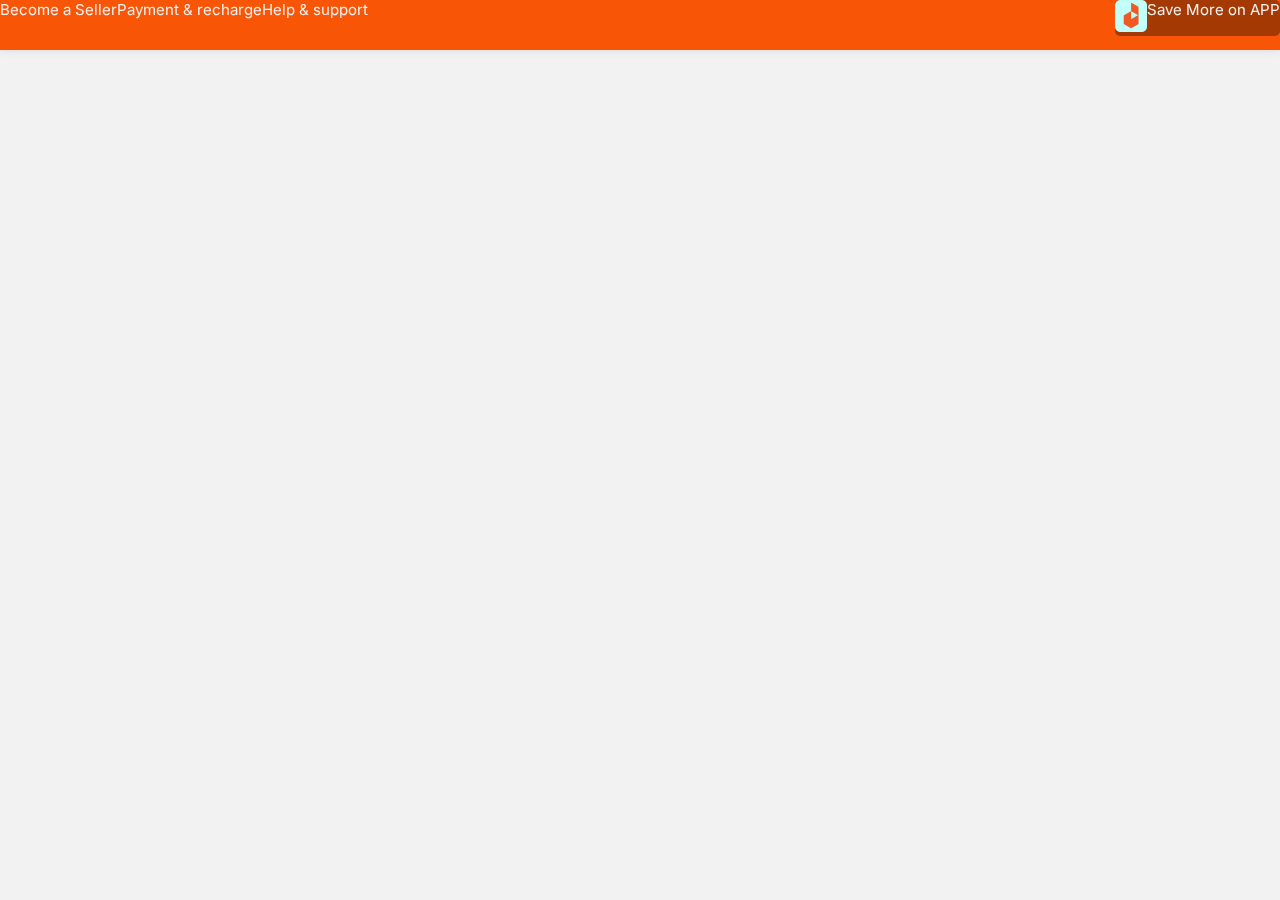
==== daraz.html @ 8c9caf8c "Initialize" ====
<!DOCTYPE html>
<html lang="en">
<head>
    <meta charset="UTF-8">
    <meta name="viewport" content="width=device-width, initial-scale=1.0">
    <link rel="stylesheet" href="daraz.css">
    <link rel="preconnect" href="https://fonts.googleapis.com">
<link rel="preconnect" href="https://fonts.gstatic.com" crossorigin>
<link href="https://fonts.googleapis.com/css2?family=Inter:wght@400;900&display=swap" rel="stylesheet">
    <title>Daraz</title>
</head>
<body>
    <div class="Navbar">
        <div class="Nabtop">
        <div class="nav_top_left">
            <div class="nav_top_elements">
          Become a Seller
            </div>
             <div class="nav_top_elements">
          Payment & recharge
            </div>
             <div class="nav_top_elements">
          Help & support
            </div>
        </div>
        <div class="nav_top_right">
            <div class="nav_top_rightdiv">
              <div class="logoimage">
                <img src="darazlogo.png" alt="Daraz">
              </div>
              <div class="APPtext">
              Save More on APP
              </div>
            </div>
        </div>
        </div>

    </div>
</body>
</html>
---- daraz.css ----
body{
    background-color: #f2f2f2;
    color: #f2f2f2;
 font-family: 'Inter', sans-serif;
      margin: 0px;
    padding: 0rem 0rem 0rem 0rem;
}
.Navbar{
    background-color:rgb(248,86,6);
    height: 50px;
    width: 100%;
    position: fixed;
  padding: 0rem ;
    box-shadow: 0 0 10px 0 rgba(0,0,0,.1);
     display: flex;
}
.Nabtop{
    width: 100%;
    display: flex; 
    font-size: 0.94rem;
    justify-content: space-between;
}
.nav_top_left { 
    display: flex;
}
.nav_top_rightdiv{
    display: flex;
    background-color: rgba(0, 0, 0, 0.336);
    border-radius: 5px;
}
.logoimage img{ 
     height: 2rem;
}
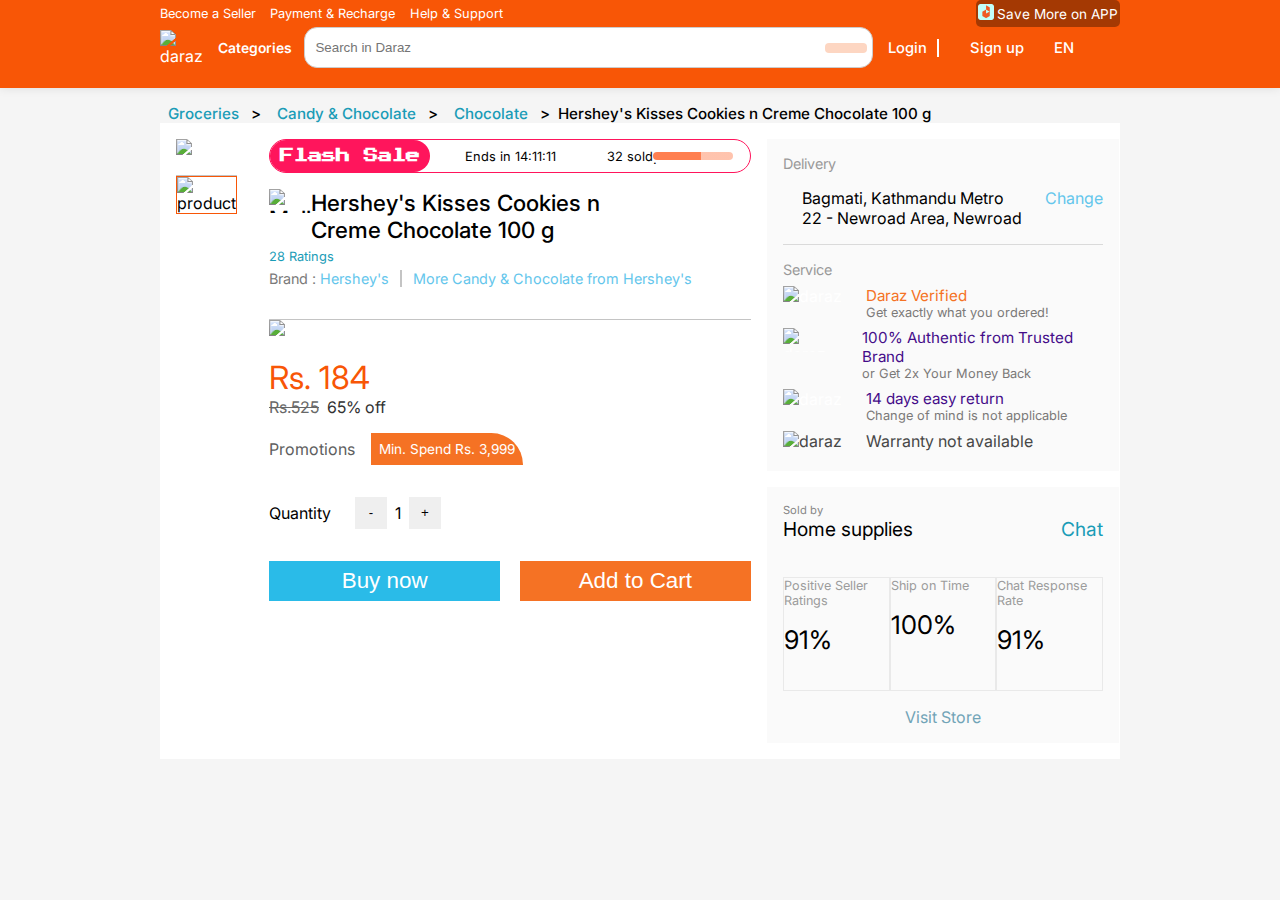
==== commit 9decdbee: "sidebar" ====
--- a/daraz.html
+++ b/daraz.html
@@ -7,20 +7,24 @@
     <link rel="preconnect" href="https://fonts.googleapis.com">
 <link rel="preconnect" href="https://fonts.gstatic.com" crossorigin>
 <link href="https://fonts.googleapis.com/css2?family=Inter:wght@400;900&display=swap" rel="stylesheet">
+<link rel="stylesheet" href="https://cdnjs.cloudflare.com/ajax/libs/font-awesome/6.4.0/css/all.min.css" integrity="sha512-iecdLmaskl7CVkqkXNQ/ZH/XLlvWZOJyj7Yy7tcenmpD1ypASozpmT/E0iPtmFIB46ZmdtAc9eNBvH0H/ZpiBw==" crossorigin="anonymous" referrerpolicy="no-referrer" />
+<link rel="preconnect" href="https://fonts.googleapis.com">
+<link rel="preconnect" href="https://fonts.gstatic.com" crossorigin>
+<link href="https://fonts.googleapis.com/css2?family=Press+Start+2P&display=swap" rel="stylesheet">
     <title>Daraz</title>
 </head>
 <body>
-    <div class="Navbar">
-        <div class="Nabtop">
+<div class="Navbar">
+        <div class="Navtop">
         <div class="nav_top_left">
             <div class="nav_top_elements">
           Become a Seller
             </div>
              <div class="nav_top_elements">
-          Payment & recharge
+          Payment & Recharge
             </div>
              <div class="nav_top_elements">
-          Help & support
+          Help & Support
             </div>
         </div>
         <div class="nav_top_right">
@@ -35,6 +39,247 @@
         </div>
         </div>
 
-    </div>
+        <div class="Navbottom">
+          <div class="DarazLogo">    
+          <img src="https://icms-image.slatic.net/images/ims-web/e6ac6883-1158-4663-bda4-df5a1aa066e5.png" alt="daraz">
+          </div>
+          <div class="categories">
+            Categories
+          </div>
+          <div class="searchbar">
+            <input type="text" placeholder="Search in Daraz">
+            <i class="fas fa-search"></i>
+        </div>
+        <div class="userAccount">
+       <div class="login">
+       <i class="fa-regular fa-user"></i>
+        <span>Login</span>
+       </div>
+        <div class="signup">
+        <span>Sign up</span>
+        </div>
+        <div class="language">
+        <i class="fa-solid fa-globe"></i>EN
+
+        </div>
+        <div class="cart">
+<i class="fa-solid fa-cart-shopping"></i>
+    </div>
+</div>
+</div>
+</div>
+<div class="main">
+<div class="main_categories">
+<div class="main_categories_elements">
+  Groceries 
+</div>
+<div class="main_categories_elements">
+  	Candy & Chocolate 	
+</div>
+<div class="main_categories_elements">
+ 	Chocolate 
+</div>
+<div class="hershey">
+	Hershey's Kisses Cookies n Creme Chocolate 100 g
+</div>
+</div>
+<div class="main_Product">
+<div class="productimages">
+<div class="mainimage"><img src="https://static-01.daraz.com.np/p/fee5dfa078578851592f4c9481d5617e.jpg_750x750.jpg_.webp" alt="product"></div>
+<div class="optionalimages">
+<i class="fa-solid fa-arrow-left"></i>
+<div class="optionalimagesimg">
+<img class="activeimg" src="https://static-01.daraz.com.np/p/fee5dfa078578851592f4c9481d5617e.jpg_750x750.jpg_.webp" alt="product">
+<img src="https://static-01.daraz.com.np/p/3c9789d4df4d1bfb3c0ef16943902e13.jpg_750x750.jpg_.webp" alt="">
+<img src="https://static-01.daraz.com.np/p/3a6919d5786d0a0a88e5252c4c704160.jpg_750x750.jpg_.webp" alt="">
+</div>
+<i class="fa-solid fa-arrow-right"></i>
+</div>
+</div>
+<div class="productinformation">
+<div class="productdetails">
+<div class="flashsale">
+<div class="flashsaletext">
+Flash Sale
+</div>
+<div class="flashsaletime">
+  Ends in 14:11:11
+</div>
+<div class="sold">
+32 sold
+<div class="soldicon">
+.
+</div>
+</div>
+</div>
+<div class="producttitle">
+  <img src="https://img.alicdn.com/imgextra/i1/O1CN01cLS4Rj1vgZ8xaij1e_!!6000000006202-2-tps-64-32.png" alt="Mall">
+
+  <div class="productname">
+Hershey's Kisses Cookies n Creme Chocolate 100 g
+  </div>
+</div>
+
+<div class="ratesection">
+<div class="rating">
+<i class="fa-solid fa-star"></i>
+<i class="fa-solid fa-star"></i>
+<i class="fa-solid fa-star"></i>
+<i class="fa-solid fa-star"></i>
+<i class="fa-regular fa-star"></i>
+<div class="ratingtext"> 28 Ratings</div>
+</div>
+<div class="share">
+  <i class="fa-solid fa-share-nodes"></i>
+  <i class="fa-regular fa-heart"></i>
+</div>
+
+</div>
+<div class="branddetails">
+<div class="brand1">
+  Brand : <a href="http://">Hershey's</a>
+</div>
+<div class="brand2">
+<a href="http://">More Candy & Chocolate from Hershey's</a>
+</div>
+</div>
+</div>
+<img src="https://gcp-img.slatic.net/lazada/id0082843-480-72.png#width=480&height=72" alt="daraz" height="70rem">
+<div class="productprice">
+<div class="price">Rs. 184</div>
+<div class="pastprice">
+  <div class="pricecut"> Rs.525</div>
+<div class="discount">
+  65% off</div></div>
+</div>
+<div class="promotion">
+  <div class="promotion_text">
+Promotions
+  </div>
+  <div class="promotion_min">
+Min. Spend Rs. 3,999
+  </div>
+</div>
+<div class="quantity">
+  <div class="quantitytext">Quantity</div>
+ <button type="submit">-</button>
+<div class="quantitynumber">1</div>
+<button type="submit">+</button>
+</div>
+<div class="addtocart">
+  <button type="submit">Buy now</button>
+  <button type="submit">Add to Cart</button></div>
+</div>
+<div class="otherdetails">
+  <div class="otherdetailsfirst">
+    <div class="delivery">
+      <div class="deliverytext">
+        Delivery
+      </div>
+      <div class="deliveryicon">
+        <i class="fa-solid fa-circle-info"></i>
+      </div>
+    </div>
+    <div class="location">
+         <div class="locationicon">
+    <i class="fa-solid fa-location-dot"></i>
+      </div>
+      <div class="locationtext">
+       Bagmati, Kathmandu Metro 22 - Newroad Area, Newroad
+      </div>
+   <div class="locationchange">
+    Change
+   </div>
+    </div>
+    <div class="service">
+      <div class="servicetext">
+        Service
+      </div>
+      <div class="serviceicon">
+        <i class="fa-solid fa-circle-info"></i>
+      </div>
+    </div>
+    <div class="verified">
+      <img src="https://img.alicdn.com/imgextra/i2/O1CN01FWWWD51qw4ZHmp8hA_!!6000000005559-2-tps-80-80.png" alt="daraz">
+      <div class="verifiedtext">
+        <div class="mainverifiedtext"> Daraz Verified</div> 
+      <div class="minverifiedtext">Get exactly what you ordered!</div>
+      </div>
+    </div>
+      <div class="Authentic">
+      <img src="https://img.alicdn.com/imgextra/i1/O1CN01YSLMZC21P3m0ZsEzD_!!6000000006976-2-tps-80-80.png" alt="daraz">
+      <div class="Authentictext">
+        <div class="mainAuthentictext"> 100% Authentic from Trusted Brand</div> 
+      <div class="minAuthentictext">or Get 2x Your Money Back</div>
+      </div>
+    </div>
+      <div class="returnpolicy">
+      <img src="https://img.alicdn.com/imgextra/i4/O1CN01V6AraE1zBCYtzoatm_!!6000000006675-2-tps-80-80.png" alt="daraz">
+      <div class="returnpolicytext">
+        <div class="mainreturnpolicytext">14 days easy return
+</div> 
+      <div class="minreturnpolicytext">Change of mind is not applicable
+</div>
+      </div>
+    </div>
+
+    <div class="warranty">
+      <img src="https://img.alicdn.com/imgextra/i3/O1CN01KDHeLh1zYYlChTdph_!!6000000006726-2-tps-80-80.png" alt="daraz">
+      <div class="warrantytext">
+Warranty not available
+    </div>
+  </div>
+  
+</div>
+<div class="otherdetailssecond">
+  <div class="soldy">
+Sold by
+  </div>
+  <div class="seller-details">
+<div class="supplier">
+<div class="suppliertext">
+  Home supplies
+</div>
+<div class="supplierchat">
+<i class="fa-solid fa-comments"></i>
+  Chat
+  </div>
+</div>
+<div class="supplierimg">
+  <img src="https://img.alicdn.com/imgextra/i2/O1CN010a9TPg1PvA3DLiKnS_!!6000000001902-2-tps-300-42.png" alt="">
+</div>
+  <div class='sellerstats'>
+<div class="positiverating">
+  <div class="positiveratingtext">
+    Positive Seller Ratings
+  </div>
+  <div class="positiveratingnumber">
+    91%
+  </div>
+</div>
+<div class="shipping">
+  <div class="shippingtext">
+  Ship on Time
+  </div>
+  <div class="shippingnumber">
+    100%
+  </div>
+</div>
+<div class="chatrating">
+  <div class="chatratingtext">
+ Chat Response Rate
+  </div>
+  <div class="chatratingnumber">
+    91%
+  </div>
+</div>
+
+</div>
+</div>
+<div class="visitstore">
+Visit Store
+</div>
+</div>
+</div>
 </body>
 </html>--- a/daraz.css
+++ b/daraz.css
@@ -1,33 +1,444 @@
-body{
-    background-color: #f2f2f2;
-    color: #f2f2f2;
- font-family: 'Inter', sans-serif;
-      margin: 0px;
-    padding: 0rem 0rem 0rem 0rem;
-}
-.Navbar{
-    background-color:rgb(248,86,6);
-    height: 50px;
-    width: 100%;
-    position: fixed;
-  padding: 0rem ;
-    box-shadow: 0 0 10px 0 rgba(0,0,0,.1);
-     display: flex;
-}
-.Nabtop{
-    width: 100%;
-    display: flex; 
-    font-size: 0.94rem;
+body {
+  background-color: rgb(245, 245, 245);
+  color: #ffffff;
+  font-family: "Inter", sans-serif;
+  margin: 0px;
+  padding: 0rem 0rem 0rem 0rem;
+}
+.Navbar {
+  background-color: rgb(248, 86, 6);
+  height: 5.5rem;
+  width: 100%;
+  position: sticky;
+  top: 0px;
+  padding: 0rem;
+  box-shadow: 0 0 10px 0 rgba(0, 0, 0, 0.1);
+}
+.Navtop {
+  display: flex;
+  font-size: 0.85rem;
+  justify-content: space-between;
+  padding: 0rem 10rem;
+}
+.nav_top_left {
+  display: flex;
+  font-size: 0.8rem;
+}
+.nav_top_rightdiv {
+  display: flex;
+  align-items: center;
+  width: 9rem;
+  background-color: rgba(0, 0, 0, 0.336);
+  border-radius: 5px;
+  height: 1.7rem;
+  justify-content: space-around;
+}
+.logoimage img {
+  height: 1rem;
+}
+.nav_top_elements {
+  margin: 0.4rem 0.9rem 0rem 0rem;
+}
+/* Navbar bottom part */
+.Navbottom {
+  display: flex;
+  justify-content: space-between;
+  align-items: center;
+  padding: 0rem 10rem;
+}
+.DarazLogo img {
+  height: 3.2rem;
+}
+.searchbar {
+  display: flex;
+  align-items: center;
+  width: 45rem;
+  height: 1.8rem;
+  background-color: #ffffff;
+  border: 1px solid #ccc;
+  border-radius: 13px;
+  padding: 5px;
+}
+
+.searchbar input[type="text"] {
+  border: none;
+  outline: none;
+  flex: 1;
+  padding: 5px;
+}
+
+.searchbar i.fas.fa-search {
+  display: flex;
+  align-items: center;
+  justify-content: center;
+  width: 2rem;
+  background-color: rgba(248, 87, 6, 0.242);
+  padding: 5px;
+  border-radius: 4px;
+  color: rgb(248, 86, 6);
+}
+.userAccount {
+  font-size: 0.92rem;
+  font-weight: 500;
+  display: flex;
+  align-items: center;
+  justify-content: space-around;
+  width: 20rem;
+}
+.login {
+  padding-right: 10px;
+  border-right: #ffffff solid 2px;
+}
+.cart {
+  font-size: 25px;
+}
+.categories {
+  display: flex;
+  align-items: center;
+  justify-content: space-around;
+  width: 8rem;
+  font-size: 0.87rem;
+  font-weight: 600;
+}
+.main_categories {
+  display: flex;
+  color: rgb(26, 156, 183);
+  font-size: 0.95rem;
+  font-weight: 500;
+}
+.hershey {
+  color: black;
+}
+.main {
+  margin: 1rem 0rem;
+  padding: 0rem 10rem;
+}
+.main_categories_elements {
+  padding: 0rem 0.5rem;
+}
+.main_categories_elements::after {
+  content: ">";
+  margin-left: 0.5rem;
+  color: black;
+}
+.main_Product {
+  display: flex;
+  justify-content: space-between;
+  background-color: rgb(255, 255, 255);
+  padding: 1rem;
+}
+.mainimage img {
+  height: 25rem;
+}
+.mainimage {
+   
+  border-bottom: #0000003b solid 1px;
+}
+.optionalimages {
+  color: #000;
+  display: flex;
+  align-items: center;
+  justify-content: space-between;
+}
+.optionalimagesimg img {
+  height: 4rem;
+}
+.activeimg {
+  border: 1px solid rgb(248, 86, 6);
+}
+.flashsale {
+  color: rgb(255, 255, 255);
+  display: flex;
+
+  justify-content: space-between;
+  width: 30rem;
+  height: 2rem;
+  border: 1px solid rgb(255, 21, 92);
+  border-radius: 2rem;
+}
+.flashsaletext {
+  display: flex;
+  justify-content: center;
+  align-items: center;
+  font-family: "Press Start 2P", cursive;
+  font-size: 0.9rem;
+  font-weight: 900;
+  width: 10rem;
+  background-color: rgb(255, 21, 92);
+  border-radius: 2rem;
+}
+.flashsaletime {
+  font-size: 0.8rem;
+  display: flex;
+  justify-content: center;
+  align-items: center;
+  width: 10rem;
+  color: rgb(0, 0, 0);
+}
+.sold {
+  color: rgb(0, 0, 0);
+  display: flex;
+  justify-content: center;
+  align-items: center;
+  width: 10rem;
+  font-size: 0.8rem;
+}
+.soldicon {
+  width: 5rem;
+  height: 0.5rem;
+  border-radius: 0.5rem;
+  background: linear-gradient(
+    to right,
+    coral 3rem,
+    rgba(255, 127, 80, 0.467) 3rem
+  );
+  background-clip: content-box;
+}
+.producttitle {
+  margin-top: 1rem;
+  font-weight: 500;
+  width: 76%;
+  display: flex;
+  color: #000;
+  font-size: 1.4rem;
+}
+.productdetails {
+  padding-bottom: 2rem;
+  border-bottom: #0000003b solid 1px;
+}
+.producttitle img {
+  height: 1.5rem;
+}
+.productinformation{
+    margin-left: 2rem;
+}
+.ratesection {
+  display: flex;
+  justify-content: space-between;
+}
+.rating {
+  display: flex;
+  align-items: center;
+  width: 10rem;
+  font-size: 0.8rem;
+  color: rgb(255, 216, 0);
+}
+.ratingtext {
+  color: rgb(26, 156, 183);
+}
+.share i {
+  margin-left: 1rem;
+  font-size: 1.4rem;
+  color: rgb(122, 122, 122);
+}
+.branddetails {
+  display: flex;
+  align-items: center;
+  width: 30rem;
+  font-size: 0.9rem;
+  color: rgb(122, 122, 122);
+  text-decoration: none;
+}
+.brand1 {
+  padding-right: 0.7rem;
+  border-right: #0000003b solid 2px;
+}
+.brand2 {
+  padding-left: 0.7rem;
+}
+a {
+  color: rgb(100, 198, 236);
+  text-decoration: none;
+}
+a:hover {
+  color: rgb(58, 114, 136);
+  text-decoration: underline;
+}
+.productprice {
+  margin-top: 1.1rem;
+}
+.price {
+  font-size: 2rem;
+  color: rgb(248, 86, 6);
+}
+.pastprice {
+  display: flex;
+}
+.pricecut {
+  color: #686868;
+  text-decoration: line-through;
+}
+.discount {
+  margin: 0rem 0.5rem;
+  color: #323232;
+}
+.promotion {
+  margin-top: 1rem;
+  font-size: 1rem;
+  display: flex;
+  align-items: center;
+  color: rgb(94, 94, 94);
+}
+.promotion_min {
+  margin-left: 1rem;
+  color: white;
+  background-color: rgb(245, 114, 36);
+  font-size: 0.85rem;
+  padding: 0.5rem;
+  border-radius: 0rem 100rem 1rem 0rem;
+}
+.quantity {
+  margin-top: 2rem;
+  display: flex;
+  color: #000;
+  align-items: center;
+}
+.quantitytext {
+  color: rgb(0, 0, 0);
+  margin-right: 1rem;
+}
+.quantity button {
+  margin: 0rem 0.5rem;
+  width: 2rem;
+  height: 2rem;
+  border: none;
+}
+.addtocart {
+  margin-top: 2rem;
+  display: flex;
+  align-items: center;
+  justify-content: space-between;
+}
+.addtocart button {
+  border: none;
+  background-color: rgb(245, 114, 36);
+  color: white;
+  width: 48%;
+  height: 2.5rem;
+  font-size: 1.4rem;
+}
+.addtocart button:first-child {
+  background-color: rgb(42, 187, 232);
+}
+.delivery ,.service {
+  display: flex;
+  color: rgb(153, 153, 153);
+  justify-content: space-between;
+  width: 20rem;
+  font-size: 0.9rem;
+
+}
+.service{
+    margin-top: 1rem;
+}
+.otherdetails{
+    margin-left: 1rem;
+}
+.otherdetailsfirst{
+    padding: 1rem;
+    background-color: #FAFAFA;
+}
+.location{
+    display: flex;
     justify-content: space-between;
-}
-.nav_top_left { 
-    display: flex;
-}
-.nav_top_rightdiv{
-    display: flex;
-    background-color: rgba(0, 0, 0, 0.336);
-    border-radius: 5px;
-}
-.logoimage img{ 
-     height: 2rem;
+    font-size: 1rem;
+    color: #000;
+    padding: 1rem 0rem;
+    border-bottom: #7070703b solid 1px;
+}
+.locationicon{
+    font-size: 1.6rem;
+    color: #686868;
+}
+.locationtext{
+
+    width: 14rem;
+}
+.locationchange{
+    color: rgb(100, 198, 236);
+}
+.verified ,.Authentic ,.returnpolicy{
+    display: flex;
+     margin-top: 0.5rem;
+  
+}
+.mainverifiedtext{
+    font-size: 0.95rem;
+    color: rgb(245, 114, 36);
+}
+.mainAuthentictext{
+    font-size: 0.95rem;
+    color: rgb(68,12,137);
+}
+.mainreturnpolicytext{
+ font-size: 0.95rem;
+    color: rgb(68,12,137);
+}
+
+.verified img ,.Authentic img ,.returnpolicy img,.warranty img{
+ height: 1.5rem;
+}
+.verifiedtext,.Authentictext,.returnpolicytext,.warrantytext{
+    margin-left: 1.5rem;
+}
+.minverifiedtext,.minAuthentictext,.returnpolicytext{
+    font-size: 0.8rem;
+    color: rgb(123, 121, 120);
+}
+.warranty{
+    display: flex;
+    margin-top: 0.5rem;
+    color: rgb(71, 71, 71);
+}
+.otherdetailssecond{
+    margin-top: 1rem;
+    padding: 1rem;
+    background-color: #FAFAFA;
+    color: #000;
+}
+.supplier{
+    display: flex;
+    justify-content: space-between;
+    font-size: 1.2rem;
+
+}
+.soldy{
+    color: rgb(134, 134, 134);
+    font-size: 0.7rem;
+}
+.supplierchat{
+    color: rgb(25,156,183);
+}
+.supplierimg img{
+    height: 1.2rem;
+}
+.seller-details{
+    padding-bottom: 1rem;
+ 
+}
+.positiverating ,.shipping,.chatrating{
+  width: 33%;
+  height: 7rem;
+  border: #e9e9e9 solid 1px;
+}
+.sellerstats{
+    margin-top: 1rem;
+    display: flex;
+}
+.positiveratingtext ,.shippingtext,.chatratingtext{ 
+    font-size: 0.79rem;
+    color: rgb(156, 156, 156);
+}
+.positiveratingnumber,.shippingnumber,.chatratingnumber{ 
+    margin-top: 1rem;   
+    display: flex;
+    justify-content: first baseline;
+    font-size: 1.6rem;
+    color: rgb(0, 0, 0);
+}
+.visitstore{
+    display: flex;
+    justify-content:center;
+    align-items: center;
+    color:rgb(113,164,183);
 }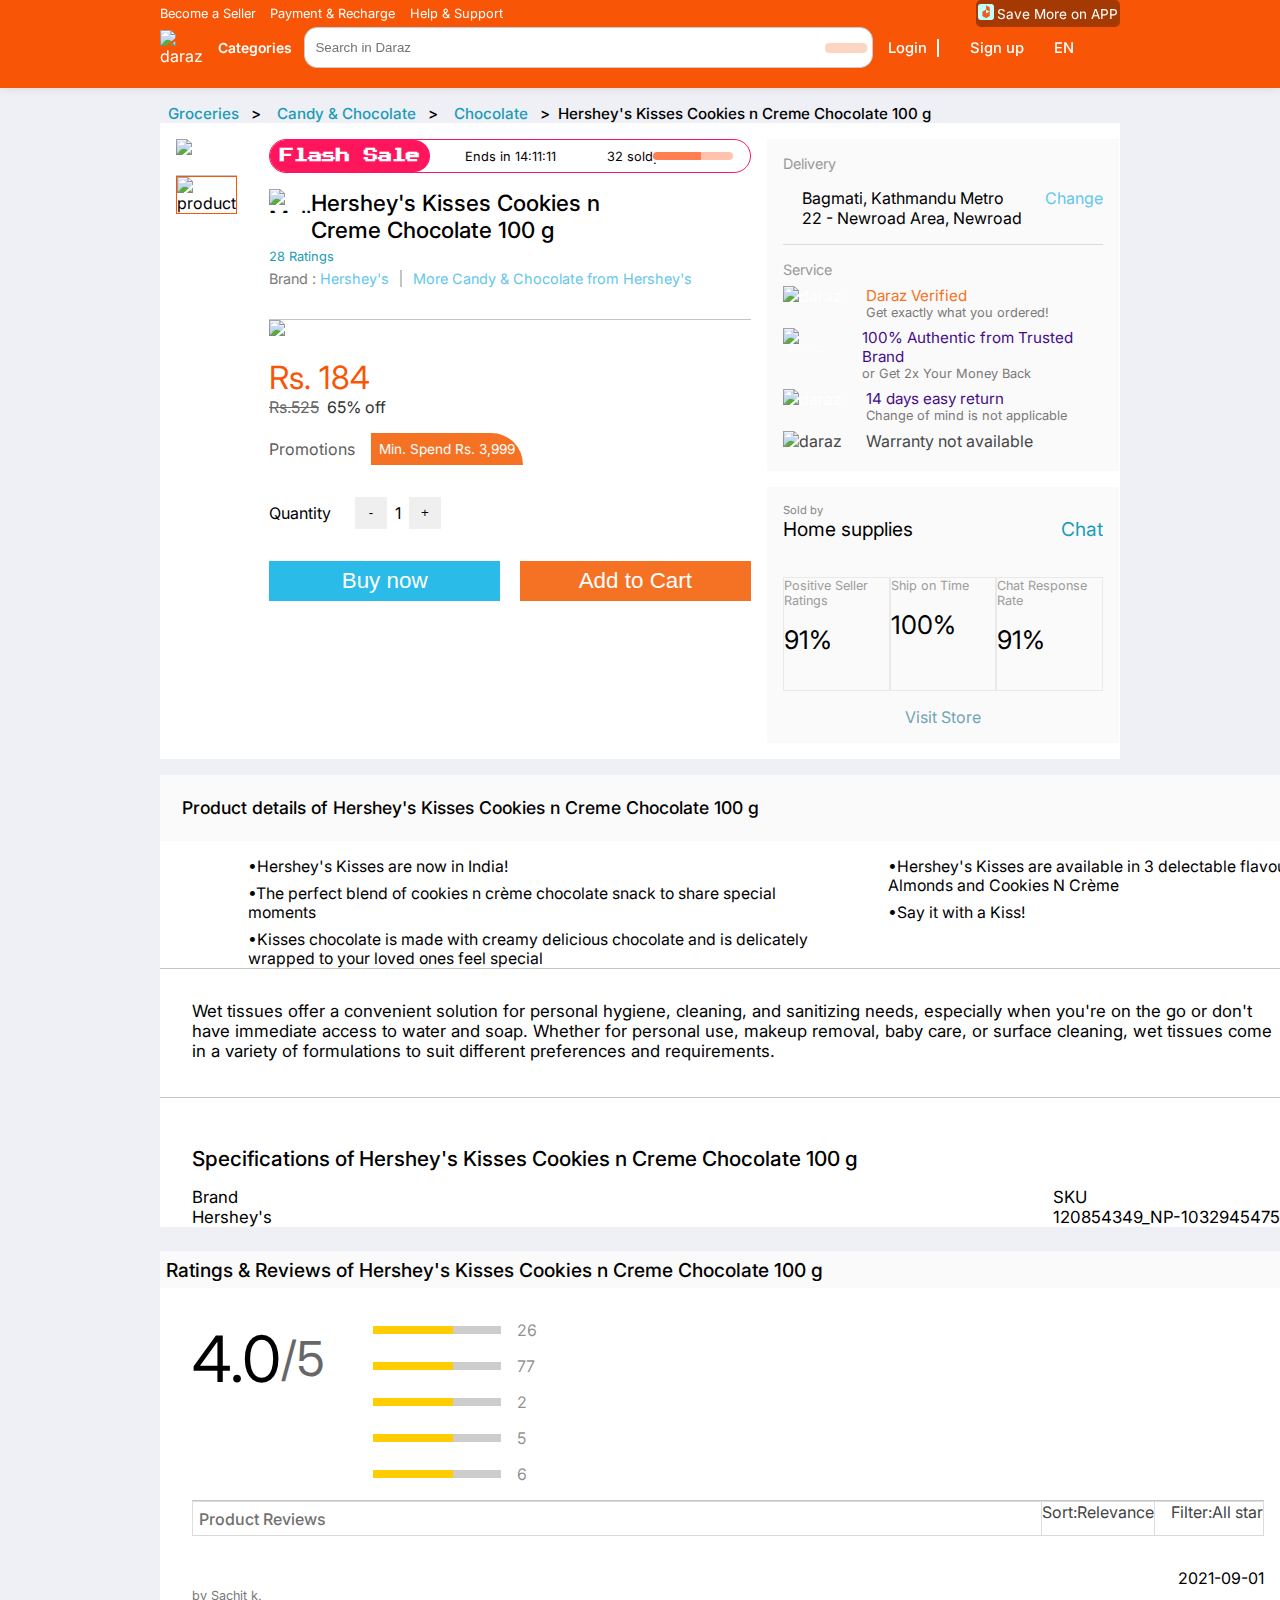
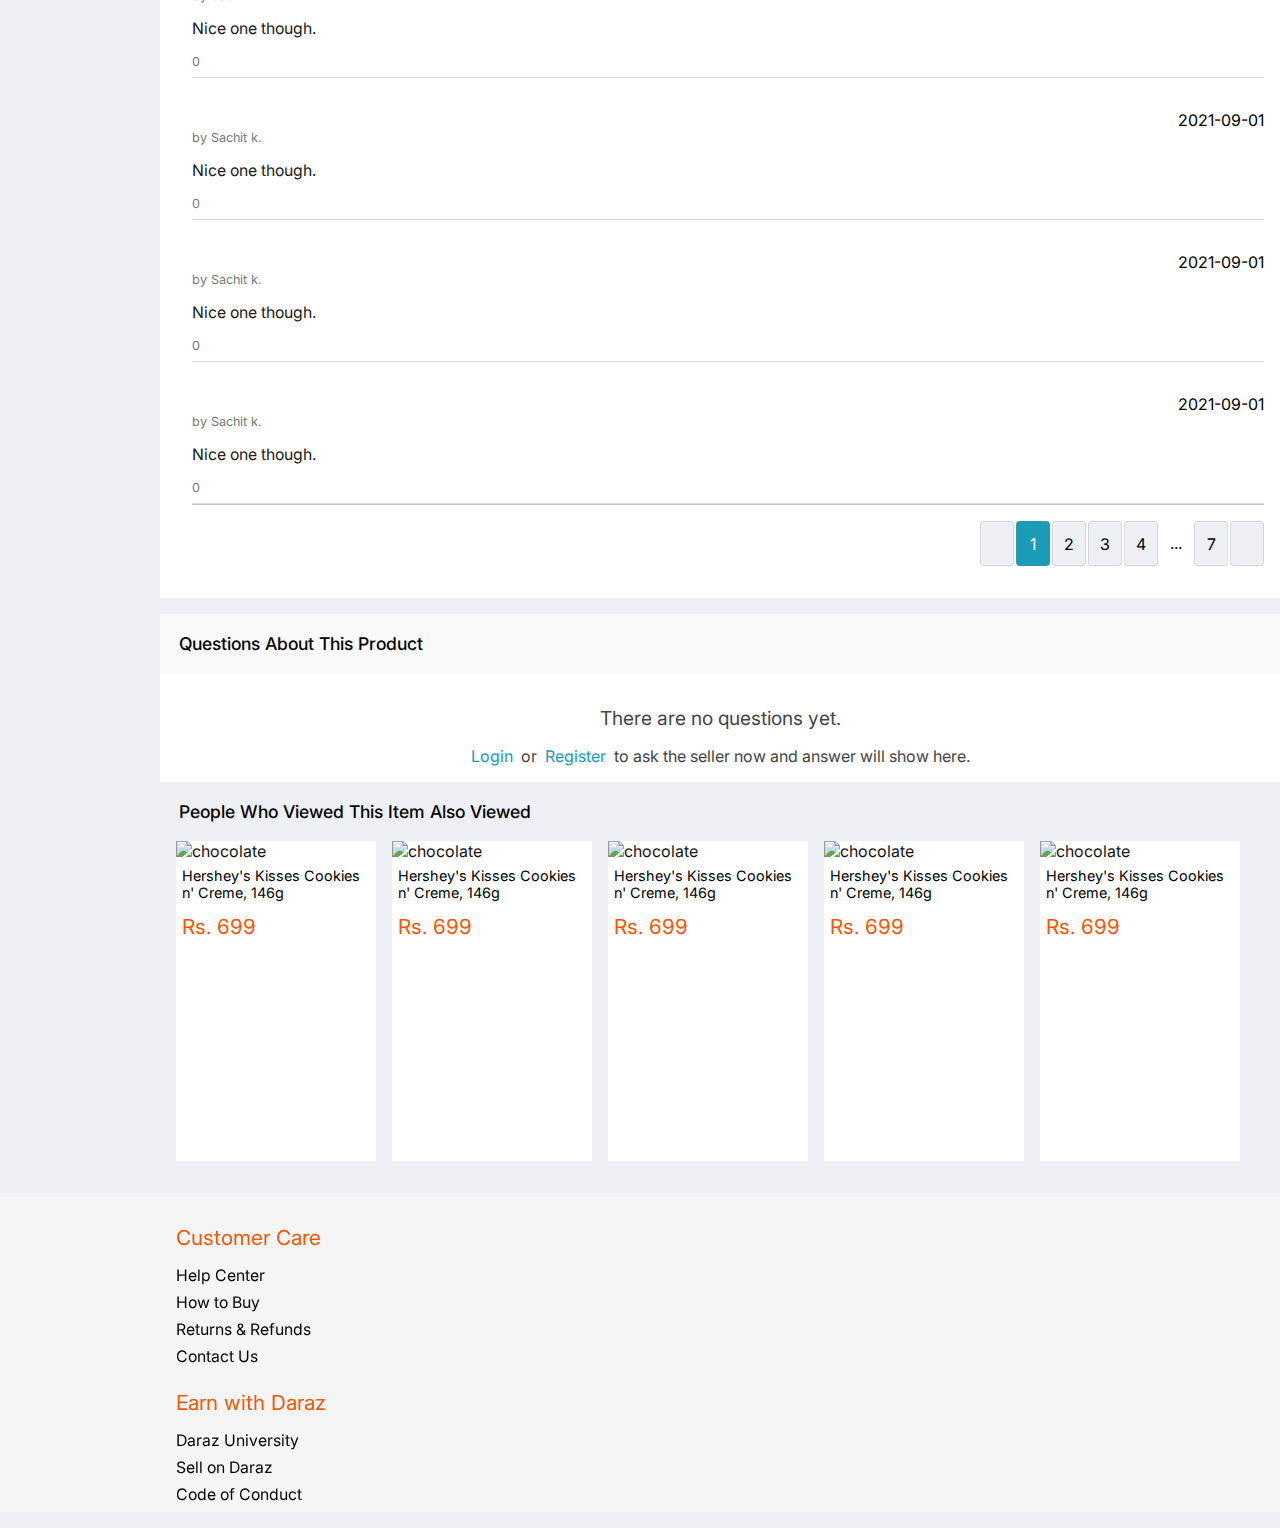
==== commit 9e9a6c85: "almost complete" ====
--- a/daraz.html
+++ b/daraz.html
@@ -7,6 +7,9 @@
     <link rel="preconnect" href="https://fonts.googleapis.com">
 <link rel="preconnect" href="https://fonts.gstatic.com" crossorigin>
 <link href="https://fonts.googleapis.com/css2?family=Inter:wght@400;900&display=swap" rel="stylesheet">
+<link rel="preconnect" href="https://fonts.googleapis.com">
+<link rel="preconnect" href="https://fonts.gstatic.com" crossorigin>
+<link href="https://fonts.googleapis.com/css2?family=Inter:wght@500&display=swap" rel="stylesheet">
 <link rel="stylesheet" href="https://cdnjs.cloudflare.com/ajax/libs/font-awesome/6.4.0/css/all.min.css" integrity="sha512-iecdLmaskl7CVkqkXNQ/ZH/XLlvWZOJyj7Yy7tcenmpD1ypASozpmT/E0iPtmFIB46ZmdtAc9eNBvH0H/ZpiBw==" crossorigin="anonymous" referrerpolicy="no-referrer" />
 <link rel="preconnect" href="https://fonts.googleapis.com">
 <link rel="preconnect" href="https://fonts.gstatic.com" crossorigin>
@@ -281,5 +284,495 @@
 </div>
 </div>
 </div>
+</div>
+</div>
+<div class="optionaldetails">
+<div class="optional_details_product">
+  <div class="product_detail_below">
+  <div class="pdb_title">
+    Product details of Hershey's Kisses Cookies n Creme Chocolate 100 g
+  </div>
+  <div class="pdb_list">
+  <ul>
+    <li>Hershey's Kisses are now in India!</li>
+    <li>The perfect blend of cookies n crème chocolate snack to share special moments</li>
+    <li>Kisses chocolate is made with creamy delicious chocolate and is delicately wrapped to your loved ones feel special</li>
+     </ul>
+      <ul>
+    <li>Hershey's Kisses are available in 3 delectable flavours - Milk, Almonds and Cookies N Crème</li>
+    <li>Say it with a Kiss!</li>
+  </ul>
+  </div>
+  <div class="disclaimer">
+    Wet tissues offer a convenient solution for personal hygiene, cleaning, and sanitizing needs, especially when you're on the go or don't have immediate access to water and soap. Whether for personal use, makeup removal, baby care, or surface cleaning, wet tissues come in a variety of formulations to suit different preferences and requirements.
+  </div>
+  <div class="specification">
+    <div class="specification_title">
+      Specifications of Hershey's Kisses Cookies n Creme Chocolate 100 g
+    </div>
+    <div class="specification_details">
+<div class="specifiction_brands">
+  <div class="specification_brands_text">
+    Brand
+  </div>
+  <div class="specification_brand_value">
+    Hershey's
+  </div>
+</div>
+<div class="specification_sku">
+    <div class="specification_sku_text">
+    SKU
+  </div>
+  <div class="specification_sku_value">
+ 120854349_NP-1032945475
+  </div>
+</div>
+    </div>
+  </div>
+</div>
+<div class="rating_review">
+  <div class="rating_review_title">
+   Ratings & Reviews of Hershey's Kisses Cookies n Creme Chocolate 100 g
+  </div>
+  <div class="rr_details">
+ <div class="rr_details_top">
+  <div class="rr_details_top_left">
+      <div class="rr_details_number">
+      4.0<div class="minirate">/5</div>
+ </div>
+ <div class="rr_details_star">
+        <i class="fa-solid fa-star"></i>
+<i class="fa-solid fa-star"></i>
+<i class="fa-solid fa-star"></i>
+<i class="fa-solid fa-star"></i>
+<i class="fa-regular fa-star"></i>
+   </div>
+  </div>
+  <div class="rr_details_top_right">
+    <div class="fivestar">
+ <i class="fa-solid fa-star"></i>
+<i class="fa-solid fa-star"></i>
+<i class="fa-solid fa-star"></i>
+<i class="fa-solid fa-star"></i>
+<i class="fa-solid fa-star"></i>
+<div class="fivestaricon">
+  <div class="fivestaricon_1">
+  </div>
+</div>
+<div class="fsrating_number">26</div>
+    </div>
+    <div class="fourstar">
+       <i class="fa-solid fa-star"></i>
+<i class="fa-solid fa-star"></i>
+<i class="fa-solid fa-star"></i>
+<i class="fa-solid fa-star"></i>
+<i class="fa-regular fa-star"></i>
+<div class="fivestaricon">
+  <div class="fivestaricon_1">
+  </div>
+</div><div class="fsrating_number">77</div>
+    </div>
+    <div class="threestar">
+       <i class="fa-solid fa-star"></i>
+<i class="fa-solid fa-star"></i>
+<i class="fa-solid fa-star"></i>
+<i class="fa-regular fa-star"></i>
+<i class="fa-regular fa-star"></i>
+<div class="fivestaricon">
+  <div class="fivestaricon_1">
+  </div>
+</div>
+<div class="fsrating_number">2</div>
+    </div>
+    <div class="twostar">
+       <i class="fa-solid fa-star"></i>
+<i class="fa-solid fa-star"></i>
+<i class="fa-regular fa-star"></i>
+<i class="fa-regular fa-star"></i>
+<i class="fa-regular fa-star"></i>
+<div class="fivestaricon">
+  <div class="fivestaricon_1">
+  </div>
+</div>
+<div class="fsrating_number">5</div>
+    </div>
+    <div class="onestar">
+       <i class="fa-solid fa-star"></i>
+<i class="fa-regular fa-star"></i>
+<i class="fa-regular fa-star"></i>
+<i class="fa-regular fa-star"></i>
+<i class="fa-regular fa-star"></i>
+<div class="fivestaricon">
+  <div class="fivestaricon_1">
+  </div>
+</div>
+<div class="fsrating_number">6</div>
+    </div>
+  </div>
+ </div>
+ <div class="rr_details_bottom">
+  <div class="rrdb_title">
+    <div class="rrdb_title_left">
+      Product Reviews
+    </div>
+    <div class="rrdb_title_right">
+      <div class="sort">
+<i class="fa-solid fa-sort"></i>
+<div class="sorttext">
+  Sort:Relevance
+</div>
+      </div>
+      <div class="filter">
+<i class="fa-solid fa-filter"></i>
+<div class="filtertext">
+  Filter:All star
+</div>
+      </div>
+    </div>
+  </div>
+  <div class="rrdb_ratings">
+    <div class="rrdbr_1">
+    <div class="rrdbr_1_rate">
+      <div class="rrdbr_1_rate_rateing">
+      <div class="fivestar">
+ <i class="fa-solid fa-star"></i>
+<i class="fa-solid fa-star"></i>
+<i class="fa-solid fa-star"></i>
+<i class="fa-solid fa-star"></i>
+<i class="fa-solid fa-star"></i>
+</div>
+<div class="rrdbr_1_date">
+  2021-09-01</div>
+  </div>
+<div class="rrdbr_1_user">
+  by Sachit k.
+</div>
+<div class="rrdbr_1_text">
+Nice one though.
+</div>
+<div class="rrdbr_1_likes">
+  <i class="fa-solid fa-thumbs-up"></i> 0
+</div>
+    </div>
+    </div>
+     <div class="rrdbr_1">
+    <div class="rrdbr_1_rate">
+      <div class="rrdbr_1_rate_rateing">
+      <div class="fivestar">
+ <i class="fa-solid fa-star"></i>
+<i class="fa-solid fa-star"></i>
+<i class="fa-solid fa-star"></i>
+<i class="fa-solid fa-star"></i>
+<i class="fa-solid fa-star"></i>
+</div>
+<div class="rrdbr_1_date">
+  2021-09-01</div>
+  </div>
+<div class="rrdbr_1_user">
+  by Sachit k.
+</div>
+<div class="rrdbr_1_text">
+Nice one though.
+</div>
+<div class="rrdbr_1_likes">
+  <i class="fa-solid fa-thumbs-up"></i> 0
+</div>
+    </div>
+    </div>
+     <div class="rrdbr_1">
+    <div class="rrdbr_1_rate">
+      <div class="rrdbr_1_rate_rateing">
+      <div class="fivestar">
+ <i class="fa-solid fa-star"></i>
+<i class="fa-solid fa-star"></i>
+<i class="fa-solid fa-star"></i>
+<i class="fa-solid fa-star"></i>
+<i class="fa-solid fa-star"></i>
+</div>
+<div class="rrdbr_1_date">
+  2021-09-01</div>
+  </div>
+<div class="rrdbr_1_user">
+  by Sachit k.
+</div>
+<div class="rrdbr_1_text">
+Nice one though.
+</div>
+<div class="rrdbr_1_likes">
+  <i class="fa-solid fa-thumbs-up"></i> 0
+</div>
+    </div>
+    </div>
+     <div class="rrdbr_1">
+    <div class="rrdbr_1_rate">
+      <div class="rrdbr_1_rate_rateing">
+      <div class="fivestar">
+ <i class="fa-solid fa-star"></i>
+<i class="fa-solid fa-star"></i>
+<i class="fa-solid fa-star"></i>
+<i class="fa-solid fa-star"></i>
+<i class="fa-solid fa-star"></i>
+</div>
+<div class="rrdbr_1_date">
+  2021-09-01</div>
+  </div>
+<div class="rrdbr_1_user">
+  by Sachit k.
+</div>
+<div class="rrdbr_1_text">
+Nice one though.
+</div>
+<div class="rrdbr_1_likes">
+  <i class="fa-solid fa-thumbs-up"></i> 0
+</div>
+    </div>
+    </div>
+  </div>
+  <div class="rrdb_bottom">
+    <div class="rrdbb_section">
+<i class="fa-solid fa-chevron-left"></i>
+    </div>
+      <div class="rrdbb_section activerrdbb">
+1
+    </div>
+      <div class="rrdbb_section">
+2
+    </div>
+      <div class="rrdbb_section">
+3
+    </div>
+      <div class="rrdbb_section">
+4
+    </div>
+      <div class="rrdbb_section rrdbb_section1">
+...
+    </div>
+      <div class="rrdbb_section">
+7
+    </div>
+      <div class="rrdbb_section">
+<i class="fa-solid fa-chevron-right"></i>
+    </div>
+  </div>
+ </div>
+  </div>
+  
+</div>
+<div class="questions_about_product">
+  <div class="qap_title">
+    Questions About This Product
+  </div>
+  <div class="qapbelow">
+    <div class="qapb_icon">
+      <i class="fa-regular fa-circle-question"></i>
+    </div>
+    <div class="qapb_text">
+      There are no questions yet.
+    </div>
+    <div class="qapb_login">
+      <div> Login </div> &nbsp;  or &nbsp;  <div> Register </div> &nbsp; to ask the seller now and answer will show here.
+    </div>
+  </div>
+</div>
+<div class="people_also_viewed">
+  <div class="pav_title">
+    People Who Viewed This Item Also Viewed
+  </div>
+   <div class="pav_products">
+    <div class="pavp1">
+      <img src="https://static-01.daraz.com.np/p/026814a90cab69bfbb0ed1a9d7733f16.jpg_188x188.jpg_.webp" alt="chocolate">
+      <div class="pavp1_title">
+       Hershey's Kisses Cookies n' Creme, 146g
+      </div>
+        <div class="pavp1_rate">
+Rs. 699
+        </div>
+         <div class="product_rating"> 
+           <i class="fa-solid fa-star"></i>
+<i class="fa-solid fa-star"></i>
+<i class="fa-solid fa-star"></i>
+<i class="fa-solid fa-star"></i>
+<i class="fa-regular fa-star"></i></div>
+    </div>
+<div class="pavp1">
+      <img src="https://static-01.daraz.com.np/p/026814a90cab69bfbb0ed1a9d7733f16.jpg_188x188.jpg_.webp" alt="chocolate">
+      <div class="pavp1_title">
+       Hershey's Kisses Cookies n' Creme, 146g
+      </div>
+        <div class="pavp1_rate">
+Rs. 699
+        </div>
+         <div class="product_rating"> 
+           <i class="fa-solid fa-star"></i>
+<i class="fa-solid fa-star"></i>
+<i class="fa-solid fa-star"></i>
+<i class="fa-solid fa-star"></i>
+<i class="fa-regular fa-star"></i></div>
+ </div>
+<div class="pavp1">
+      <img src="https://static-01.daraz.com.np/p/026814a90cab69bfbb0ed1a9d7733f16.jpg_188x188.jpg_.webp" alt="chocolate">
+      <div class="pavp1_title">
+       Hershey's Kisses Cookies n' Creme, 146g
+      </div>
+        <div class="pavp1_rate">
+Rs. 699
+        </div>
+         <div class="product_rating"> 
+           <i class="fa-solid fa-star"></i>
+<i class="fa-solid fa-star"></i>
+<i class="fa-solid fa-star"></i>
+<i class="fa-solid fa-star"></i>
+<i class="fa-regular fa-star"></i></div>
+    </div>
+<div class="pavp1">
+      <img src="https://static-01.daraz.com.np/p/026814a90cab69bfbb0ed1a9d7733f16.jpg_188x188.jpg_.webp" alt="chocolate">
+      <div class="pavp1_title">
+       Hershey's Kisses Cookies n' Creme, 146g
+      </div>
+        <div class="pavp1_rate">
+Rs. 699
+        </div>
+         <div class="product_rating"> 
+           <i class="fa-solid fa-star"></i>
+<i class="fa-solid fa-star"></i>
+<i class="fa-solid fa-star"></i>
+<i class="fa-solid fa-star"></i>
+<i class="fa-regular fa-star"></i></div>
+    </div>
+<div class="pavp1">
+      <img src="https://static-01.daraz.com.np/p/026814a90cab69bfbb0ed1a9d7733f16.jpg_188x188.jpg_.webp" alt="chocolate">
+      <div class="pavp1_title">
+       Hershey's Kisses Cookies n' Creme, 146g
+      </div>
+        <div class="pavp1_rate">
+Rs. 699
+        </div>
+         <div class="product_rating"> 
+           <i class="fa-solid fa-star"></i>
+<i class="fa-solid fa-star"></i>
+<i class="fa-solid fa-star"></i>
+<i class="fa-solid fa-star"></i>
+<i class="fa-regular fa-star"></i></div>
+    </div>
+
+   </div>
+</div>
+</div>
+<div class="product_recommendation">
+  <div class="pr_title">
+    From the same store
+  </div>
+  <div class="pr_products">
+   <div class="pr_product_1">
+     <img src="https://static-01.daraz.com.np/p/db21ed77b3fe2577c2fc165327ad6969.jpg_188x188.jpg_.webp" alt="">
+      <div class="pr_product_1_title">
+        Hershey's Kisses Cookies n Creme Chocolate 100 g
+   </div>
+    <div class="pr_product_1_price">
+      Rs. 184
+    </div>
+    <div class="pr_product_1_rating">
+      <i class="fa-solid fa-star"></i>
+<i class="fa-solid fa-star"></i>
+<i class="fa-solid fa-star"></i>
+<i class="fa-solid fa-star"></i>
+<i class="fa-regular fa-star"></i>
+    </div>
+  </div>
+    <div class="pr_product_2">
+     <img src="https://static-01.daraz.com.np/p/6e9f8b2cdfd06ba7e919a3953d8ed0b0.jpg_188x188.jpg_.webp" alt="">
+      <div class="pr_product_2_title">
+      Swiss Classic White 100 gms
+   </div>
+    <div class="pr_product_2_price">
+Rs. 494
+    </div>
+    <div class="pr_product_2_rating">
+      <i class="fa-solid fa-star"></i>
+<i class="fa-solid fa-star"></i>
+<i class="fa-solid fa-star"></i>
+<i class="fa-solid fa-star"></i>
+<i class="fa-regular fa-star"></i>
+    </div>
+  </div>
+    <div class="pr_product_3">
+     <img src="https://static-01.daraz.com.np/p/3cf999130fc974440e0290a3937737ae.jpg_188x188.jpg_.webp" alt="">
+      <div class="pr_product_3_title">
+     Hershey's Baking Milk Chocolate Chips 200 g
+   </div>
+    <div class="pr_product_3_price">
+     Rs. 599
+    </div>
+    <div class="pr_product_3_rating">
+      <i class="fa-solid fa-star"></i>
+<i class="fa-solid fa-star"></i>
+<i class="fa-solid fa-star"></i>
+<i class="fa-solid fa-star"></i>
+<i class="fa-regular fa-star"></i>
+    </div>
+  </div>
+    <div class="pr_product_4">
+     <img src="https://static-01.daraz.com.np/p/1050cd52b21db1cb33ca9b6b65fbfaa6.jpg_188x188.jpg_.webp" alt="">
+      <div class="pr_product_4_title">
+       Lindt Lindor Cornet Assorted chocolate 200 gms
+ </div>
+    <div class="pr_product_4_price">
+      Rs. 1,480
+    </div>
+    <div class="pr_product_4_rating">
+      <i class="fa-solid fa-star"></i>
+<i class="fa-solid fa-star"></i>
+<i class="fa-solid fa-star"></i>
+<i class="fa-solid fa-star"></i>
+<i class="fa-regular fa-star"></i>
+    </div>
+  </div>
+    <div class="pr_product_5">
+     <img src="https://static-01.daraz.com.np/p/653c16ec78c38c393aef84d6493af367.jpg_188x188.jpg_.webp" alt="">
+      <div class="pr_product_5_title">
+      Nestle Kitkat Dessert Delight Rich Choco Fudge Chocolate 150g
+   </div>
+    <div class="pr_product_5_price">
+    Rs. 340
+    </div>
+    <div class="pr_product_5_rating">
+      <i class="fa-solid fa-star"></i>
+<i class="fa-solid fa-star"></i>
+<i class="fa-solid fa-star"></i>
+<i class="fa-solid fa-star"></i>
+<i class="fa-regular fa-star"></i>
+    </div>
+  </div>
+</div>
+</div>
+</div>
+<div class="footer">
+  <div class="footer_right">
+    <div class="fr_customercare">
+      <div class="frcc_title">
+        Customer Care
+      </div>
+      
+        <ul>
+          <li>Help Center</li>
+          <li>How to Buy</li>
+          <li>Returns & Refunds</li>
+          <li>Contact Us</li>
+        </ul>
+
+    </div>
+       <div class="fr_Earn_with_daraz">
+      <div class="frewd_title">
+       Earn with Daraz
+      </div>
+        <ul>
+          <li>Daraz University</li>
+          <li>Sell on Daraz</li>
+          <li>Code of Conduct</li>
+        </ul>
+
+    </div>
+  </div>
+</div>
 </body>
 </html>--- a/daraz.css
+++ b/daraz.css
@@ -1,8 +1,9 @@
 body {
-  background-color: rgb(245, 245, 245);
+  background-color: rgb(239,240,245);
   color: #ffffff;
   font-family: "Inter", sans-serif;
   margin: 0px;
+  margin-bottom: 0rem;
   padding: 0rem 0rem 0rem 0rem;
 }
 .Navbar {
@@ -441,4 +442,361 @@
     justify-content:center;
     align-items: center;
     color:rgb(113,164,183);
-}+}
+
+.product_detail_below{
+  width: 70rem;
+ margin: 0rem 2rem 1rem 0rem;
+overflow-x: scroll;
+  background-color: rgb(255,255,255);
+}
+  .pdb_title{
+  background-color:  rgb(250,250,250) ;
+  color: #000;
+  font-size: 1.1rem;
+ padding: 1.4rem;
+   font-weight:500;
+  }
+  .product_detail_below ul{
+    color: #000;
+    height: 5rem;
+  
+  }
+   ul li{
+    padding: 0rem 0rem 0.5rem 1rem;
+    
+    list-style: none; }
+   .product_detail_below ul  li::before {
+    content: "•";
+    left: 2px;
+}
+.pdb_list{
+  width:73rem;
+  padding:0rem 0rem  1rem 2rem ;
+  display: flex;
+  font-size: 0.99rem;
+  border-bottom: #0000003b solid 1px;
+}
+.disclaimer{
+  height: 6rem;
+  margin-top: 1rem;
+  font-size: 1.05rem;
+  color: rgb(0, 0, 0);
+   border-bottom: #0000003b solid 1px;
+   padding: 1rem 0rem 0rem 2rem;
+}
+.specification{
+  margin-top: 1rem;
+  font-size: 1.05rem;
+  color: rgb(0, 0, 0);
+  padding: 1rem 0rem 0rem 2rem;
+}
+.specification_title{
+  font-size: 1.3rem;
+  font-weight:500;
+  color: rgb(0, 0, 0);
+  padding: 1rem 0rem 0rem 0rem;
+  margin-bottom: 0rem 0rem 1rem 2rem;
+}
+.specification_details{
+  display: flex;
+  justify-content: space-between;
+  padding: 1rem 0rem 0rem 0rem;
+}
+   
+.optionaldetails{
+  display: flex;
+   width:81%;
+  margin: 1rem  0rem 0rem 10rem;
+}
+.product_recommendation{
+  height: max-content;
+ width: 30rem;
+ background-color: rgb(255,255,255);
+}
+.pr_title{
+  padding: 0.4rem;
+  font-size: 1.2rem;
+  font-weight:500;
+  color: #000;
+  background-color:  rgb(250,250,250) ;
+}
+.pr_product_1 , .pr_product_2, .pr_product_3 ,.pr_product_4, .pr_product_5{
+width: 100%;
+margin-bottom: 1rem;
+}
+ .pr_product_1 img , .pr_product_2 img, .pr_product_3 img ,.pr_product_4 img, .pr_product_5 img{
+   width: 100%;
+
+}
+.pr_product_1_title , .pr_product_2_title, .pr_product_3_title ,.pr_product_4_title, .pr_product_5_title{
+  font-size: 0.9rem;
+  color: #000;
+  padding: 0.4rem;
+}
+.pr_product_1_price,.pr_product_2_price,.pr_product_3_price,.pr_product_4_price,.pr_product_5_price{
+  font-size: 1.3rem;
+  color: rgb(248, 86, 6);
+  padding: 0.4rem;
+}
+.pr_product_1_rating,.pr_product_2_rating,.pr_product_3_rating,.pr_product_4_rating,.pr_product_5_rating{
+  font-size: 0.7rem;
+  color:rgb(255,205,0);
+  padding: 0.1rem;
+  
+}
+.rating_review{
+  margin-right: 2rem;
+  background-color: rgb(255,255,255);
+}
+.rating_review_title{
+  margin-top: 1.5rem;
+  font-size: 1.2rem;
+  font-weight:500;
+  color: #000;
+  padding: 0.4rem;
+  background-color:  rgb(250,250,250);
+}
+.rr_details{
+ 
+  padding:2rem  1rem 2rem 2rem ;
+}
+.rr_details_number{
+  display: flex;
+  align-items: center;
+  color: #000;
+  font-size: 4rem;
+}
+.rr_details_star{
+  font-size: 2rem;
+  color:rgb(255,205,0) ;
+}
+.minirate{
+  font-size: 3rem;
+  color: #676767;
+}
+.rr_details_top_right{
+  margin-left: 3rem;
+  color: rgb(255,205,0) ;
+}
+.rr_details_top{
+  border-bottom: #0000003b solid 1px;  
+  display: flex;
+
+}
+.fivestar,.fourstar,.threestar,.twostar,.onestar{
+  margin-bottom: 1rem;
+  font-size: 0.85rem;
+  display: flex;
+  align-items: center;
+  color: rgb(255,205,0) ;
+}
+.fivestaricon_1{
+  width: 5rem;
+    height: 0.5rem;
+  background-color:rgb(255,205,0) ;
+}
+.fivestaricon{
+  width: 8rem;
+  height: 0.5rem;
+  background-color: #00000032;
+
+}
+.fsrating_number{
+  margin-left: 1rem;
+  font-size: 1rem;
+  color: #00000074;
+}
+.rrdb_title{
+
+  display: flex;
+  justify-content: space-between;
+  border-top: #6e6d6d3b solid 1px ;
+  border-bottom: #5b5b5b3b solid 1px;
+}
+.rrdb_title_left{
+  border-left: #6e6e6e3b solid 1px;
+  font-size: 1rem;
+  font-weight:500;
+  color: #717171;
+  padding: 0.4rem;
+}
+.rrdb_title_right{
+  color: #444444;
+  margin-left: 3rem;
+}
+.rrdb_title_right{
+  display: flex;
+  justify-content: space-between;
+}
+.filter{
+  display: flex;
+  margin-left: 1rem;
+    border-right:#6868683b solid 1px;
+}
+.sort{
+  border-left:#6969693b solid 1px;
+    border-right:#6e6e6e3b solid 1px;
+  display: flex;
+}
+.rrdb_ratings{
+  align-items: center;
+  margin-top: 1rem;
+  color: #000;
+  border-bottom: #0000003b solid 1px; 
+}
+.rrdbr_1{ 
+  margin-top: 2rem;
+ padding-bottom:0.5rem ;
+  border-bottom: #5d5d5d3b solid 1px; 
+}
+.rrdbr_1_user{
+  font-size: 0.79rem;
+  color: #787878;
+}
+.rrdbr_1_text{
+  margin-top: 1rem;
+  font-size: 0.99rem;
+  color: #202020;
+}
+.rrdbr_1_likes{
+  margin-top: 1rem;
+  font-size: 0.79rem;
+  color: #787878;
+}
+.rrdbr_1_rate_rateing{
+  width: 67rem;
+  display: flex;
+  justify-content: space-between;
+}
+.rrdb_bottom{
+  display: flex;
+  justify-content: flex-end;
+  color: #000;
+}
+.rrdbb_section{
+  margin-left: 2px;
+border-radius: 4px;
+  margin-top: 1rem;
+  width: 2rem;
+  height: 2.7rem;
+  border: #8383833b solid 1px;
+  display: flex;
+  justify-content: center;
+  align-items: center;
+  background-color:#EFF0F5;
+}
+.rrdbb_section1{
+  background-color: rgb(255,255,255);
+  border: none;
+}
+.activerrdbb{
+  background-color:rgb(26,156,183) ;
+  color: white;
+}
+.questions_about_product{
+  margin-top: 1rem;
+   margin-right: 2rem;
+  background-color: rgb(255,255,255);
+}
+.qap_title{
+  font-size: 1.1rem;
+  font-weight: 500;
+  padding: 1.2rem;
+  color: #000;
+  background-color:rgb(250,250,250);
+}
+.qapbelow{
+  color: #444444;
+  display: flex;
+  flex-direction: column;
+  justify-content: center;
+  align-items: center;
+}
+.qapb_icon{
+  color: #b4b4b4;
+  margin-top: 1rem;
+  font-size: 4rem;
+}
+.qapb_text{
+  margin-top: 1rem;
+  font-size: 1.2rem;
+}
+.qapb_login{
+  display: flex;
+  margin-top:1rem ;
+}
+.qapb_login div{
+  color: rgb(26,156,183);
+}
+.qapb_login div:hover{
+  color: rgb(26,156,183);
+  text-decoration: underline;
+ 
+}
+.qapbelow{
+  padding-bottom: 1rem;
+}
+.pav_title{
+  font-size: 1.1rem;
+  font-weight: 500;
+  padding: 1.2rem;
+  color: #000;
+
+}
+.pavp1{
+  margin-left:1rem;
+  overflow: hidden;
+  color: #151515;
+  height: 20rem;
+  width: 12.5rem;
+ background-color:rgb(255,255,255);
+}
+.pavp1 img{
+  width: 100%;
+}
+.pavp1_title{
+ 
+    font-size: 0.9rem;
+  color: #000;
+  padding: 0.4rem;
+}
+.pavp1_rate{
+   font-size: 1.3rem;
+  color: rgb(248, 86, 6);
+  padding: 0.4rem;
+}
+.product_rating{
+   font-size: 0.7rem;
+  color:rgb(255,205,0);
+  padding: 0.1rem;
+}
+.pav_products{
+  display: flex;
+}
+.footer{
+  margin-top:2rem ;
+  background-color:rgb(245,245,245);
+  color: #fff;
+  padding: 1rem 0rem 0rem 11rem;
+  ;
+}
+.frcc_title,.frewd_title{
+   margin-top:1rem ;
+  font-size: 1.3rem;
+  font-weight: 400;
+  color:rgb(248,86,6);
+}
+.fr_customercare ul ,.fr_Earn_with_daraz ul{
+padding: 0px;
+margin-left: -1rem;
+display: flex;
+justify-content: flex-start;
+flex-direction: column;
+}
+.fr_customercare ul li,.fr_Earn_with_daraz ul li{
+  list-style: none;
+  font-size: 0.99rem;
+  
+  color: #000;
+}
